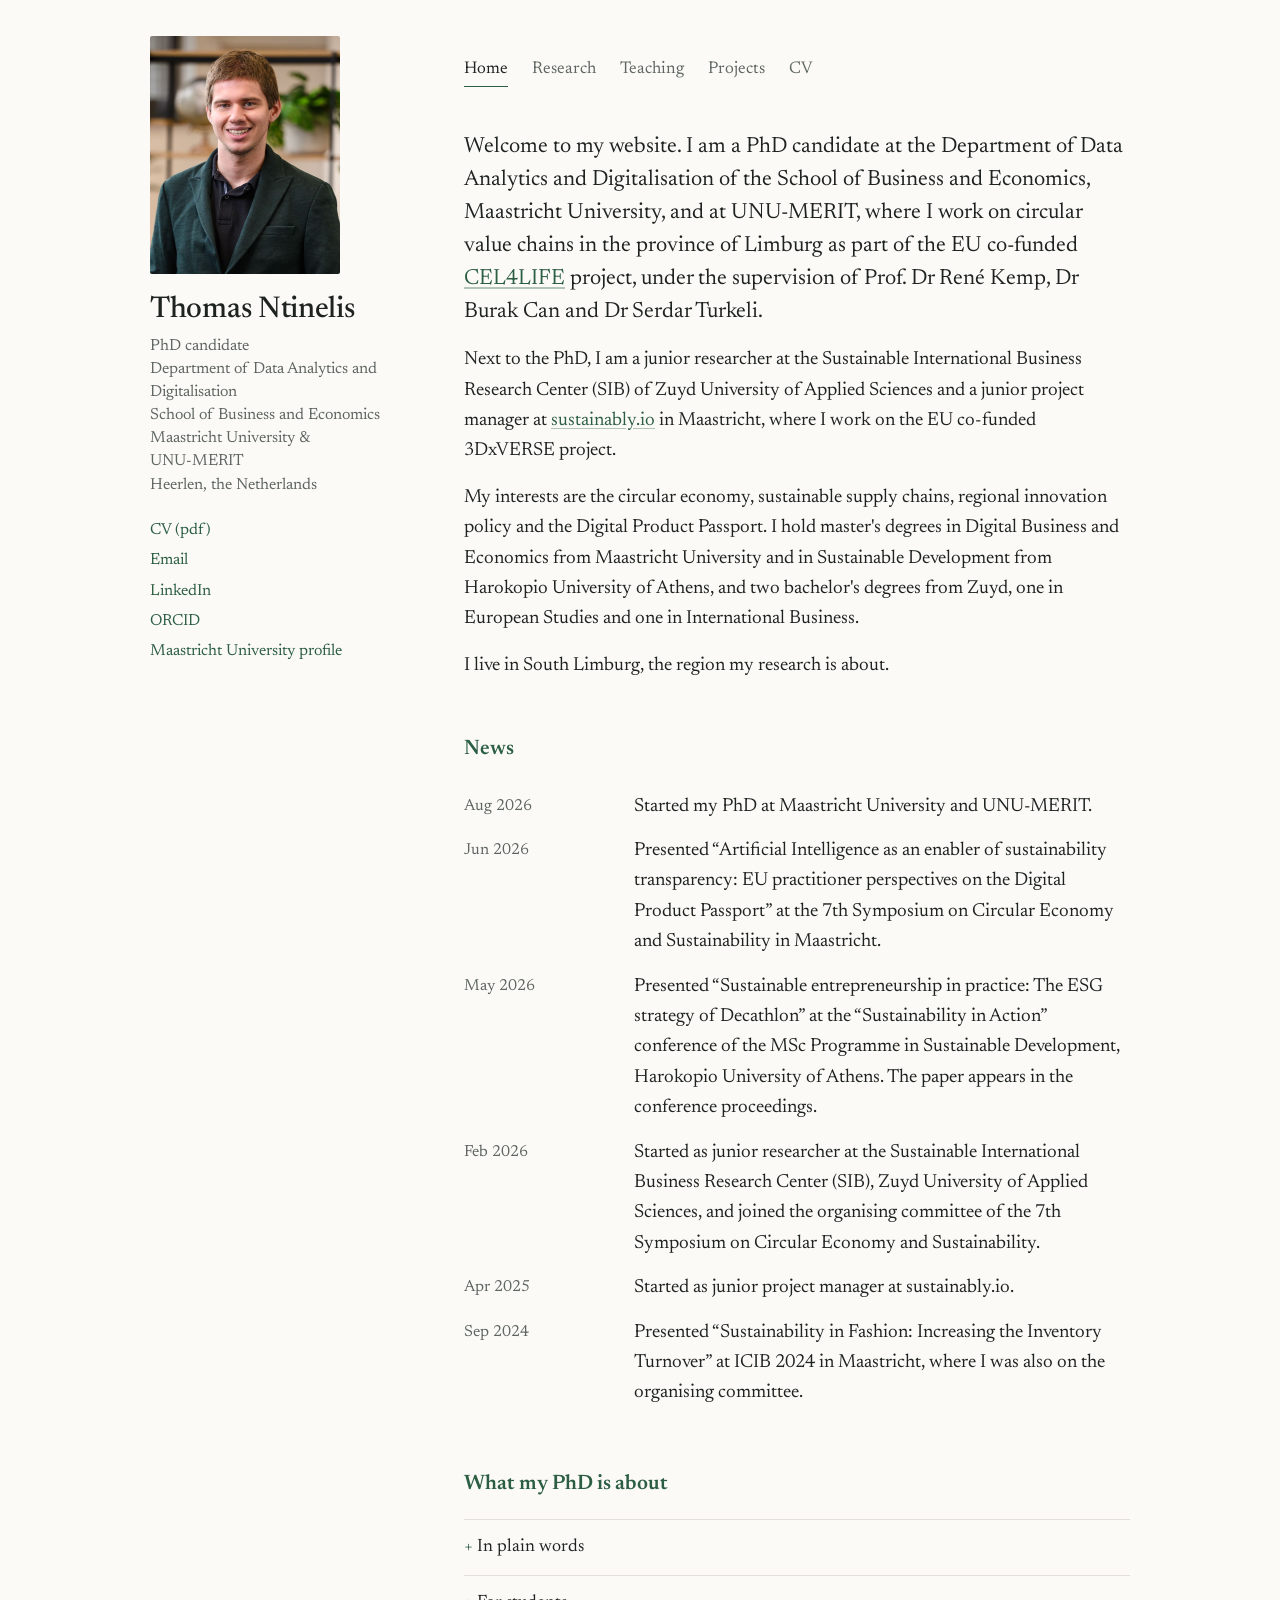
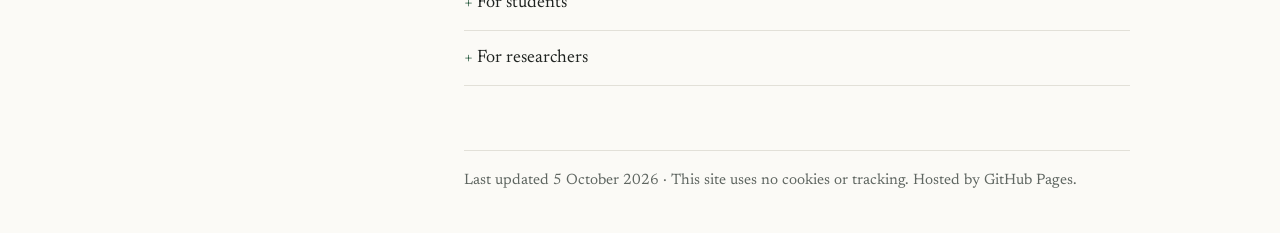
==== index.html @ fd4fa35f "British spelling fixes; last updated 5 October 2026" ====
<!doctype html>
<html lang="en">
<head>
<meta charset="utf-8">
<meta name="viewport" content="width=device-width, initial-scale=1">
<title>Thomas Ntinelis</title>
<meta name="description" content="Thomas Ntinelis, PhD candidate at Maastricht University and UNU-MERIT, working on circular value chains in Limburg.">
<link rel="icon" href="favicon.svg" type="image/svg+xml">
<link rel="stylesheet" href="style.css">
</head>
<body>
<div class="page">

<aside class="side">
  <!-- Save a portrait (roughly 4:5) as photo.jpg -->
  <img class="portrait" src="photo.jpg" alt="Thomas Ntinelis" onerror="this.outerHTML='&lt;div class=&quot;portrait-empty&quot;&gt;photo&lt;/div&gt;'">
  <a class="name" href="index.html">Thomas Ntinelis</a>
  <p class="role">PhD candidate<br>Department of Data Analytics and Digitalisation<br>School of Business and Economics<br>Maastricht University &amp; <span class="nw">UNU-MERIT</span><br>Heerlen, the Netherlands</p>
  <ul class="links" id="links"></ul>
</aside>

<main>
<nav class="top" aria-label="Main">
  <a href="index.html" aria-current="page">Home</a>
  <a href="research.html">Research</a>
  <a href="teaching.html">Teaching</a>
  <a href="projects.html">Projects</a>
  <a href="cv.html">CV</a>
</nav>
<div class="intro">
<p>Welcome to my website. I am a PhD candidate at the Department of Data Analytics and Digitalisation of the School of Business and Economics, Maastricht University, and at UNU-MERIT, where I work on circular value chains in the province of Limburg as part of the EU co-funded <a href="https://www.cel4lifelimburg.nl/" target="_blank" rel="noopener">CEL4LIFE</a> project, under the supervision of Prof. Dr René Kemp, Dr Burak Can and Dr Serdar Turkeli.</p>
<p>Next to the PhD, I am a junior researcher at the Sustainable International Business Research Center (SIB) of Zuyd University of Applied Sciences and a junior project manager at <a href="https://sustainably.io" target="_blank" rel="noopener">sustainably.io</a> in Maastricht, where I work on the EU co-funded 3DxVERSE project.</p>
<p>My interests are the circular economy, sustainable supply chains, regional innovation policy and the Digital Product Passport. I hold master's degrees in Digital Business and Economics from Maastricht University and in Sustainable Development from Harokopio University of Athens, and two bachelor's degrees from Zuyd, one in European Studies and one in International Business.</p>
<p>I live in South Limburg, the region my research is about.</p>
</div>

<h2>News</h2>
<ul class="dated">
  <li><span class="d">Aug 2026</span><span class="what">Started my PhD at Maastricht University and UNU-MERIT.</span></li>
  <li><span class="d">Jun 2026</span><span class="what">Presented “Artificial Intelligence as an enabler of sustainability transparency: EU practitioner perspectives on the Digital Product Passport” at the 7th Symposium on Circular Economy and Sustainability in Maastricht.</span></li>
  <li><span class="d">May 2026</span><span class="what">Presented “Sustainable entrepreneurship in practice: The ESG strategy of Decathlon” at the “Sustainability in Action” conference of the MSc Programme in Sustainable Development, Harokopio University of Athens. The paper appears in the conference proceedings.</span></li>
  <li><span class="d">Feb 2026</span><span class="what">Started as junior researcher at the Sustainable International Business Research Center (SIB), Zuyd University of Applied Sciences, and joined the organising committee of the 7th Symposium on Circular Economy and Sustainability.</span></li>
  <li><span class="d">Apr 2025</span><span class="what">Started as junior project manager at sustainably.io.</span></li>
  <li><span class="d">Sep 2024</span><span class="what">Presented “Sustainability in Fashion: Increasing the Inventory Turnover” at ICIB 2024 in Maastricht, where I was also on the organising committee.</span></li>
</ul>

<h2>What my PhD is about</h2>
<div class="levels">
  <details>
    <summary>In plain words</summary>
    <div>
      <p>Most things we buy follow a straight line: materials are extracted, made into products, used for a while and thrown away. A circular economy tries to turn that line into a loop, so that products are repaired, reused and recycled and their materials come back as input for something new.</p>
      <p>No single company can close a loop on its own. A used plastic crate only becomes a new product if someone collects it, someone sorts it, someone recycles it and someone else buys the recycled material. I study these chains of companies and organisations in Limburg, and what makes them work or fall apart.</p>
    </div>
  </details>
  <details>
    <summary>For students</summary>
    <div>
      <p>A value chain covers every step that adds value to a product, from raw material to end user. In a circular value chain the end-of-life stage feeds back into production, which raises new questions: who owns the returned material, who pays for collection and sorting, and when can secondary materials compete with virgin ones on price?</p>
      <p>Limburg is an interesting case because it combines heavy industry, such as the chemical cluster around Chemelot, with a large construction sector and a strong manufacturing industry. The province has circular ambitions, and I ask where the real opportunities are, which bottlenecks hold chains back, and what regional policy can do about them.</p>
    </div>
  </details>
  <details>
    <summary>For researchers</summary>
    <div>
      <p>The project combines a material and sector perspective with a governance perspective. On the material side it uses quick scans, material flow analysis and life cycle assessment, and it focuses on the three regional ecosystems of the CEL4LIFE programme: circular chemistry around Chemelot, circular construction and circular manufacturing.</p>
      <p>On the governance side it looks at how provincial circular economy policy is designed and evaluated, including the recent audit by the Zuidelijke Rekenkamer, and at how transition roadmaps and participatory methods such as serious games can align the actors a circular chain depends on.</p>
    </div>
  </details>
</div>

<footer>Last updated 5 October 2026 · This site uses no cookies or tracking. Hosted by GitHub Pages.</footer>
</main>
</div>
<script src="site.js"></script>
</body>
</html>
---- style.css ----
/* Thomas Ntinelis · personal website
   Colours are the variables below. */

/* Newsreader (SIL Open Font License), served from this site so no visitor data goes to third parties */
@font-face {
  font-family: "Newsreader"; font-style: normal; font-weight: 200 800; font-display: swap;
  src: url("newsreader-latin-ext-normal.woff2") format("woff2");
  unicode-range: U+0100-02BA,U+02BD-02C5,U+02C7-02CC,U+02CE-02D7,U+02DD-02FF,U+0304,U+0308,U+0329,U+1D00-1DBF,U+1E00-1E9F,U+1EF2-1EFF,U+2020,U+20A0-20AB,U+20AD-20C0,U+2113,U+2C60-2C7F,U+A720-A7FF;
}
@font-face {
  font-family: "Newsreader"; font-style: normal; font-weight: 200 800; font-display: swap;
  src: url("newsreader-latin-normal.woff2") format("woff2");
  unicode-range: U+0000-00FF,U+0131,U+0152-0153,U+02BB-02BC,U+02C6,U+02DA,U+02DC,U+0304,U+0308,U+0329,U+2000-206F,U+20AC,U+2122,U+2191,U+2193,U+2212,U+2215,U+FEFF,U+FFFD;
}
@font-face {
  font-family: "Newsreader"; font-style: italic; font-weight: 200 800; font-display: swap;
  src: url("newsreader-latin-ext-italic.woff2") format("woff2");
  unicode-range: U+0100-02BA,U+02BD-02C5,U+02C7-02CC,U+02CE-02D7,U+02DD-02FF,U+0304,U+0308,U+0329,U+1D00-1DBF,U+1E00-1E9F,U+1EF2-1EFF,U+2020,U+20A0-20AB,U+20AD-20C0,U+2113,U+2C60-2C7F,U+A720-A7FF;
}
@font-face {
  font-family: "Newsreader"; font-style: italic; font-weight: 200 800; font-display: swap;
  src: url("newsreader-latin-italic.woff2") format("woff2");
  unicode-range: U+0000-00FF,U+0131,U+0152-0153,U+02BB-02BC,U+02C6,U+02DA,U+02DC,U+0304,U+0308,U+0329,U+2000-206F,U+20AC,U+2122,U+2191,U+2193,U+2212,U+2215,U+FEFF,U+FFFD;
}

:root {
  --paper: #fbfaf6;
  --ink: #1f2320;
  --soft: #5f6661;
  --rule: #e2e0d8;
  --green: #2c5e43;
  --green-dark: #1d4430;
  --mark: #e9efe6;
  --serif: "Newsreader", "Iowan Old Style", Georgia, serif;
}
@media (prefers-color-scheme: dark) {
  :root {
    --paper: #151816;
    --ink: #e6e4dd;
    --soft: #a3a89f;
    --rule: #2e332f;
    --green: #8fc4a2;
    --green-dark: #b2dbbf;
    --mark: #1f2923;
  }
}

* { box-sizing: border-box; }
html { -webkit-text-size-adjust: 100%; }
body {
  margin: 0;
  background: var(--paper);
  color: var(--ink);
  font-family: var(--serif);
  font-size: 19px;
  line-height: 1.6;
  font-optical-sizing: auto;
}
img { max-width: 100%; display: block; }
a { color: var(--green); text-decoration: underline; text-decoration-color: color-mix(in srgb, var(--green) 35%, transparent); text-underline-offset: 3px; }
a:hover { color: var(--green-dark); text-decoration-color: currentColor; }
::selection { background: var(--mark); }

/* ---------- layout: sidebar + text ---------- */
.page {
  max-width: 1060px;
  margin: 0 auto;
  padding: 0 16px;
  display: grid;
  gap: 0 64px;
}
@media (min-width: 900px) {
  .page { grid-template-columns: 250px minmax(0, 1fr); padding: 0 40px; }
  .side { position: sticky; top: 0; align-self: start; padding-top: 64px; }
}

.side { padding-top: 36px; }
.portrait {
  width: 190px; aspect-ratio: 4 / 5; object-fit: cover;
  border-radius: 2px; margin-bottom: 20px;
  background: var(--mark);
}
.portrait-empty {
  width: 190px; aspect-ratio: 4 / 5; margin-bottom: 20px;
  background: var(--mark); border-radius: 2px;
  display: grid; place-items: center; color: var(--soft); font-style: italic; font-size: 15px;
}
.side .name {
  font-size: 30px; line-height: 1.1; font-weight: 500; letter-spacing: -.01em;
  margin: 0 0 8px; color: var(--ink); text-decoration: none; display: block;
}
.side .role .nw { white-space: nowrap; }
.side .role { font-size: 16px; color: var(--soft); line-height: 1.45; margin: 0 0 18px; }
.side .links { list-style: none; margin: 0; padding: 0; font-size: 16px; line-height: 1.9; }
.side .links a { text-decoration: none; }
.side .links a:hover { text-decoration: underline; }

@media (max-width: 899px) {
  .side { display: grid; grid-template-columns: 104px 1fr; gap: 0 18px; align-items: start; border-bottom: 1px solid var(--rule); padding-bottom: 22px; }
  .portrait, .portrait-empty { width: 104px; margin: 0; grid-row: span 3; }
  .side .name { font-size: 26px; }
  .side .role { margin-bottom: 8px; font-size: 15px; }
  .side .links { display: flex; flex-wrap: wrap; gap: 0 14px; font-size: 15px; line-height: 1.7; }
}

/* ---------- main column ---------- */
main { padding: 56px 0 40px; max-width: 690px; min-width: 0; }
@media (max-width: 899px) { main { padding-top: 22px; } }

nav.top { display: flex; flex-wrap: wrap; gap: 4px 24px; font-size: 17px; margin-bottom: 44px; }
nav.top a { color: var(--soft); text-decoration: none; padding-bottom: 3px; border-bottom: 1px solid transparent; }
nav.top a:hover { color: var(--ink); }
nav.top a[aria-current="page"] { color: var(--ink); border-bottom-color: var(--green); }

h1 { font-size: 34px; font-weight: 500; line-height: 1.2; letter-spacing: -.01em; margin: 0 0 22px; }
h2 {
  font-size: 21px; font-weight: 600; letter-spacing: 0;
  color: var(--green); margin: 52px 0 18px;
}
h3 { font-size: 20px; font-weight: 600; line-height: 1.35; margin: 0; }
p { margin: 0 0 16px; }
.intro p:first-child { font-size: 22px; line-height: 1.5; }
.small, .meta { font-size: 16px; color: var(--soft); }
em { font-style: italic; }

/* entries (research, projects) */
.entry { padding: 0 0 26px; margin: 0 0 26px; border-bottom: 1px solid var(--rule); }
.entry:last-child { border-bottom: 0; margin-bottom: 0; }
.entry .meta { margin: 4px 0 10px; }
.entry p { margin-bottom: 10px; }

details { margin-top: 6px; }
details summary { cursor: pointer; color: var(--green); font-size: 16px; list-style: none; display: inline; }
details summary::-webkit-details-marker { display: none; }
details summary::before { content: "+ "; }
details[open] summary::before { content: "\2212  "; }
details > div { margin-top: 10px; padding-left: 16px; border-left: 2px solid var(--rule); }

/* simple dated list (news, CV) */
.dated { list-style: none; margin: 0; padding: 0; }
.dated li { display: grid; grid-template-columns: 150px 1fr; gap: 0 20px; padding: 7px 0; }
.dated .d { color: var(--soft); font-size: 16px; padding-top: 2px; font-variant-numeric: tabular-nums; }
.dated .what span { display: block; color: var(--soft); font-size: 16px; }
@media (max-width: 560px) {
  .dated li { grid-template-columns: 1fr; padding: 8px 0; }
  .dated .d { padding: 0; }
}

/* "explained" levels */
.levels details { border-top: 1px solid var(--rule); padding: 12px 0; margin: 0; }
.levels details:last-child { border-bottom: 1px solid var(--rule); }
.levels summary { font-size: 18px; color: var(--ink); }
.levels summary::before { color: var(--green); }
.levels details > div { border: 0; padding: 0; margin-top: 8px; }

.inline-list { padding: 0; margin: 0; list-style: none; }
.inline-list li { display: inline; }
.inline-list li:not(:last-child)::after { content: " · "; color: var(--soft); }

footer { margin-top: 64px; padding-top: 18px; border-top: 1px solid var(--rule); font-size: 15px; color: var(--soft); }

ul.plain { margin: 0 0 12px; padding-left: 20px; }
ul.plain li { margin: 2px 0; }
ul.plain li::marker { color: var(--green); }
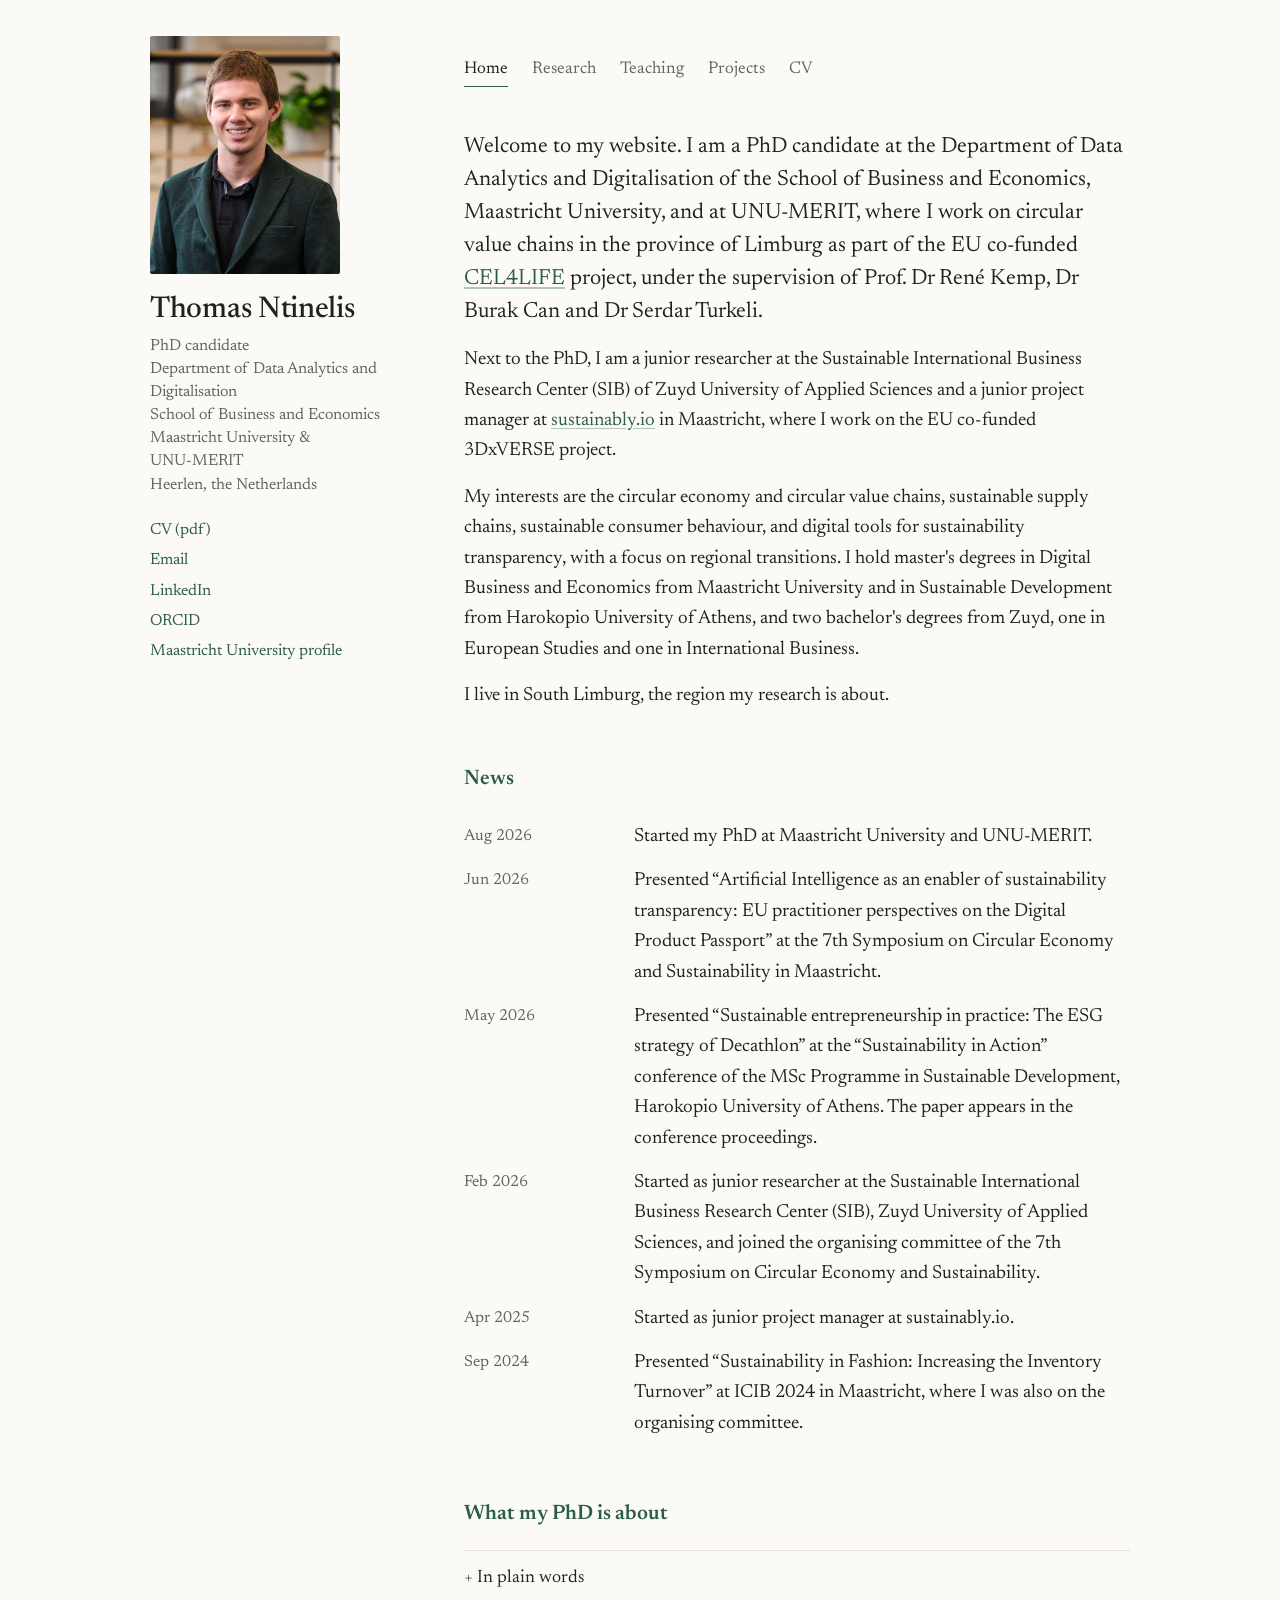
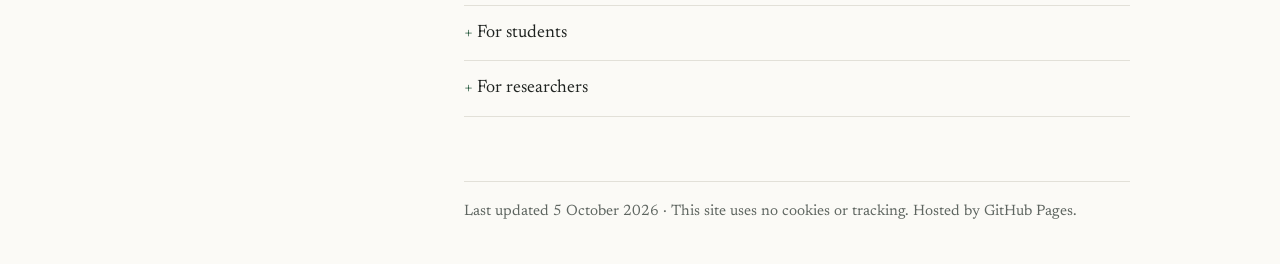
==== commit 0cb38e6c: "Update research interests on home page" ====
--- a/index.html
+++ b/index.html
@@ -30,7 +30,7 @@
 <div class="intro">
 <p>Welcome to my website. I am a PhD candidate at the Department of Data Analytics and Digitalisation of the School of Business and Economics, Maastricht University, and at UNU-MERIT, where I work on circular value chains in the province of Limburg as part of the EU co-funded <a href="https://www.cel4lifelimburg.nl/" target="_blank" rel="noopener">CEL4LIFE</a> project, under the supervision of Prof. Dr René Kemp, Dr Burak Can and Dr Serdar Turkeli.</p>
 <p>Next to the PhD, I am a junior researcher at the Sustainable International Business Research Center (SIB) of Zuyd University of Applied Sciences and a junior project manager at <a href="https://sustainably.io" target="_blank" rel="noopener">sustainably.io</a> in Maastricht, where I work on the EU co-funded 3DxVERSE project.</p>
-<p>My interests are the circular economy, sustainable supply chains, regional innovation policy and the Digital Product Passport. I hold master's degrees in Digital Business and Economics from Maastricht University and in Sustainable Development from Harokopio University of Athens, and two bachelor's degrees from Zuyd, one in European Studies and one in International Business.</p>
+<p>My interests are the circular economy and circular value chains, sustainable supply chains, sustainable consumer behaviour, and digital tools for sustainability transparency, with a focus on regional transitions. I hold master's degrees in Digital Business and Economics from Maastricht University and in Sustainable Development from Harokopio University of Athens, and two bachelor's degrees from Zuyd, one in European Studies and one in International Business.</p>
 <p>I live in South Limburg, the region my research is about.</p>
 </div>
 
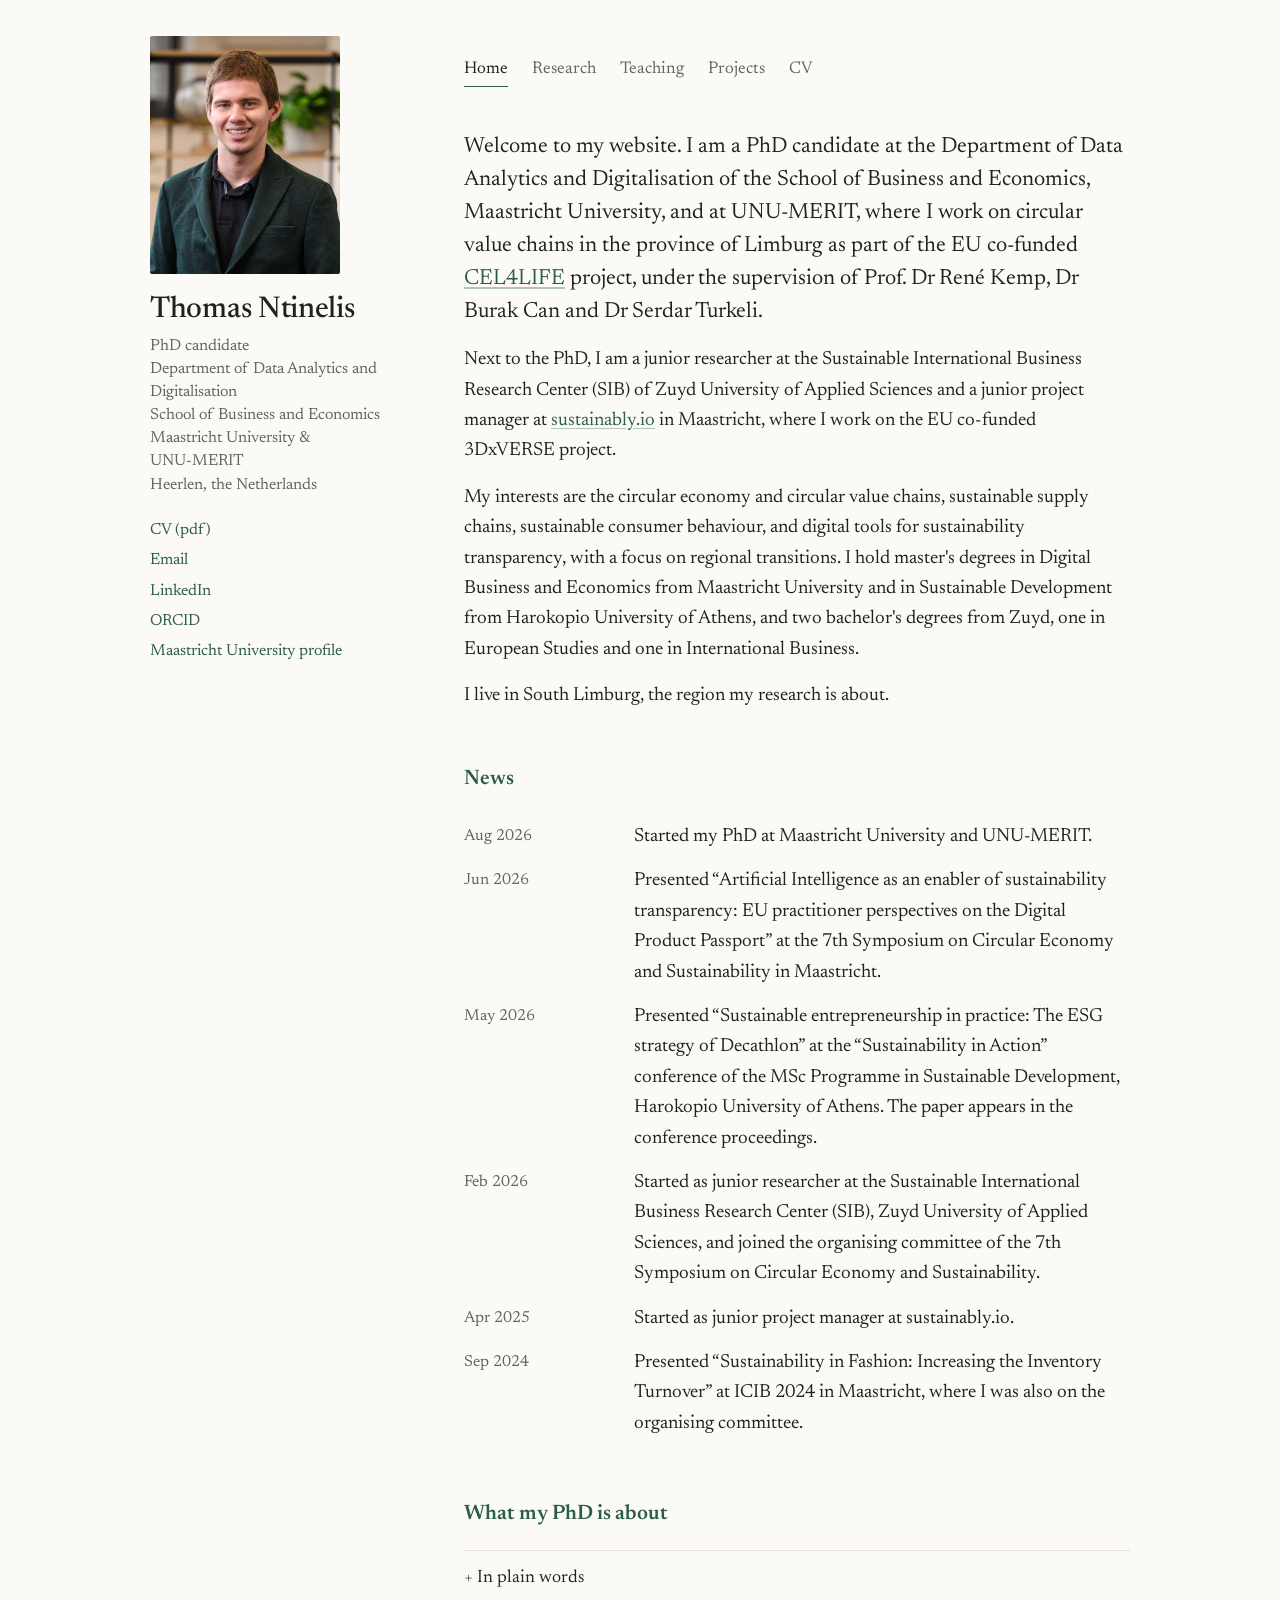
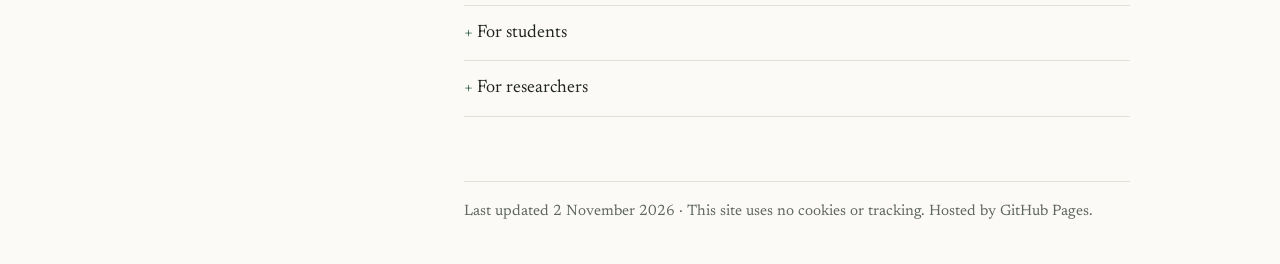
==== commit c8fcc29e: "Update last-updated date to 2 November 2026" ====
--- a/index.html
+++ b/index.html
@@ -69,7 +69,7 @@
   </details>
 </div>
 
-<footer>Last updated 5 October 2026 · This site uses no cookies or tracking. Hosted by GitHub Pages.</footer>
+<footer>Last updated 2 November 2026 · This site uses no cookies or tracking. Hosted by GitHub Pages.</footer>
 </main>
 </div>
 <script src="site.js"></script>
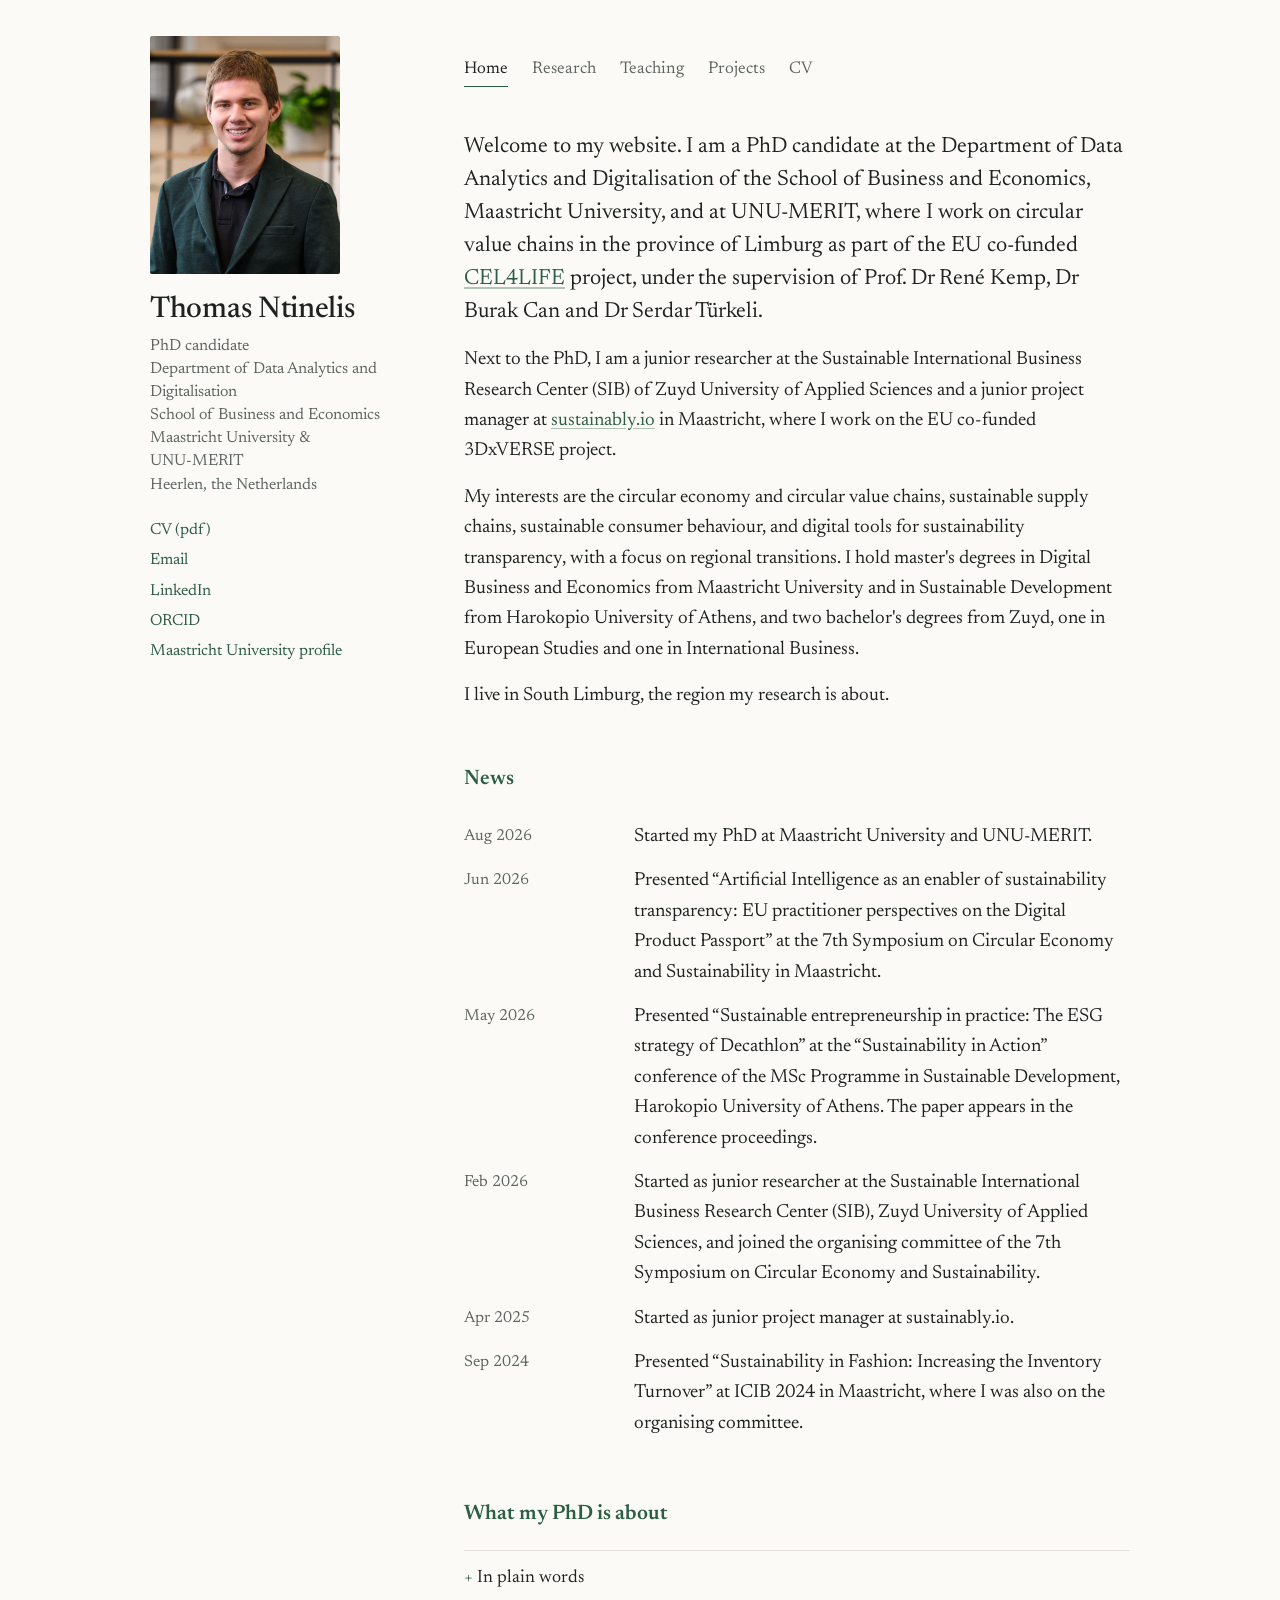
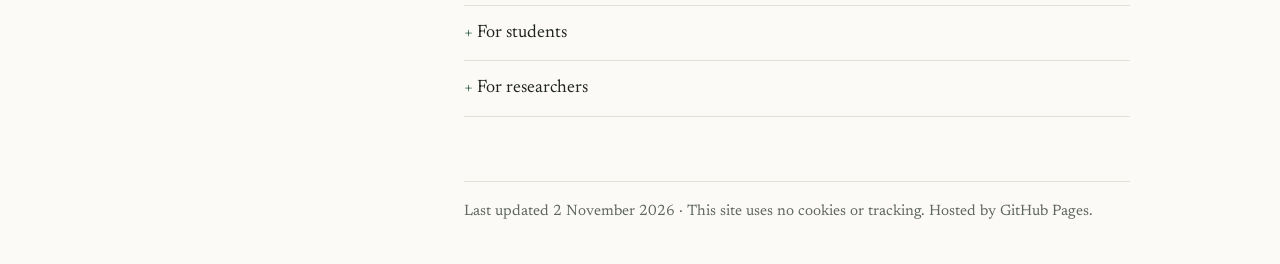
==== commit 0f3c4c4c: "Spell Türkeli correctly" ====
--- a/index.html
+++ b/index.html
@@ -28,7 +28,7 @@
   <a href="cv.html">CV</a>
 </nav>
 <div class="intro">
-<p>Welcome to my website. I am a PhD candidate at the Department of Data Analytics and Digitalisation of the School of Business and Economics, Maastricht University, and at UNU-MERIT, where I work on circular value chains in the province of Limburg as part of the EU co-funded <a href="https://www.cel4lifelimburg.nl/" target="_blank" rel="noopener">CEL4LIFE</a> project, under the supervision of Prof. Dr René Kemp, Dr Burak Can and Dr Serdar Turkeli.</p>
+<p>Welcome to my website. I am a PhD candidate at the Department of Data Analytics and Digitalisation of the School of Business and Economics, Maastricht University, and at UNU-MERIT, where I work on circular value chains in the province of Limburg as part of the EU co-funded <a href="https://www.cel4lifelimburg.nl/" target="_blank" rel="noopener">CEL4LIFE</a> project, under the supervision of Prof. Dr René Kemp, Dr Burak Can and Dr Serdar Türkeli.</p>
 <p>Next to the PhD, I am a junior researcher at the Sustainable International Business Research Center (SIB) of Zuyd University of Applied Sciences and a junior project manager at <a href="https://sustainably.io" target="_blank" rel="noopener">sustainably.io</a> in Maastricht, where I work on the EU co-funded 3DxVERSE project.</p>
 <p>My interests are the circular economy and circular value chains, sustainable supply chains, sustainable consumer behaviour, and digital tools for sustainability transparency, with a focus on regional transitions. I hold master's degrees in Digital Business and Economics from Maastricht University and in Sustainable Development from Harokopio University of Athens, and two bachelor's degrees from Zuyd, one in European Studies and one in International Business.</p>
 <p>I live in South Limburg, the region my research is about.</p>
@@ -50,21 +50,21 @@
     <summary>In plain words</summary>
     <div>
       <p>Most things we buy follow a straight line: materials are extracted, made into products, used for a while and thrown away. A circular economy tries to turn that line into a loop, so that products are repaired, reused and recycled and their materials come back as input for something new.</p>
-      <p>No single company can close a loop on its own. A used plastic crate only becomes a new product if someone collects it, someone sorts it, someone recycles it and someone else buys the recycled material. I study these chains of companies and organisations in Limburg, and what makes them work or fall apart.</p>
+      <p>No single company can close a loop on its own. A used plastic crate only becomes a new product if someone collects it, someone sorts it, someone recycles it and someone else buys the recycled material. I study these chains of companies and organisations in Limburg and help build them, with tools such as roadmaps and games that bring the people involved around the table.</p>
     </div>
   </details>
   <details>
     <summary>For students</summary>
     <div>
       <p>A value chain covers every step that adds value to a product, from raw material to end user. In a circular value chain the end-of-life stage feeds back into production, which raises new questions: who owns the returned material, who pays for collection and sorting, and when can secondary materials compete with virgin ones on price?</p>
-      <p>Limburg is an interesting case because it combines heavy industry, such as the chemical cluster around Chemelot, with a large construction sector and a strong manufacturing industry. The province has circular ambitions, and I ask where the real opportunities are, which bottlenecks hold chains back, and what regional policy can do about them.</p>
+      <p>Limburg is an interesting case because it combines heavy industry, such as the chemical cluster around Chemelot, with a large construction sector and a strong manufacturing industry. The province aims to halve its use of primary raw materials by 2030 and to have a fully circular economy by 2050. My research supports this with circular economy tools: roadmaps that set out how a value chain can become circular, and serious games in which companies and policymakers explore pathways together.</p>
     </div>
   </details>
   <details>
     <summary>For researchers</summary>
     <div>
-      <p>The project combines a material and sector perspective with a governance perspective. On the material side it uses quick scans, material flow analysis and life cycle assessment, and it focuses on the three regional ecosystems of the CEL4LIFE programme: circular chemistry around Chemelot, circular construction and circular manufacturing.</p>
-      <p>On the governance side it looks at how provincial circular economy policy is designed and evaluated, including the recent audit by the Zuidelijke Rekenkamer, and at how transition roadmaps and participatory methods such as serious games can align the actors a circular chain depends on.</p>
+      <p>The project asks how, and under what conditions, participatory systems analysis, serious gaming and computer modelling can strengthen regional circular economy roadmapping by supporting social learning, Dual Track Governance measures and coordinated action. It covers the three ecosystems of the CEL4LIFE programme (circular chemistry, construction and manufacturing) and focuses on five product and material groups: circular packaging, battery recycling, plastics recycling, circular concrete and bio-based construction.</p>
+      <p>Regional roadmaps are developed with the seven-step method of Mahanty et al. (2026), based on stakeholder workshops and text mining of national and regional roadmaps. A serious game is evaluated for its ability to promote social learning, and computer simulations based on causal loop diagrams are run for two or three product groups. The thesis will consist of three or four empirical articles.</p>
     </div>
   </details>
 </div>
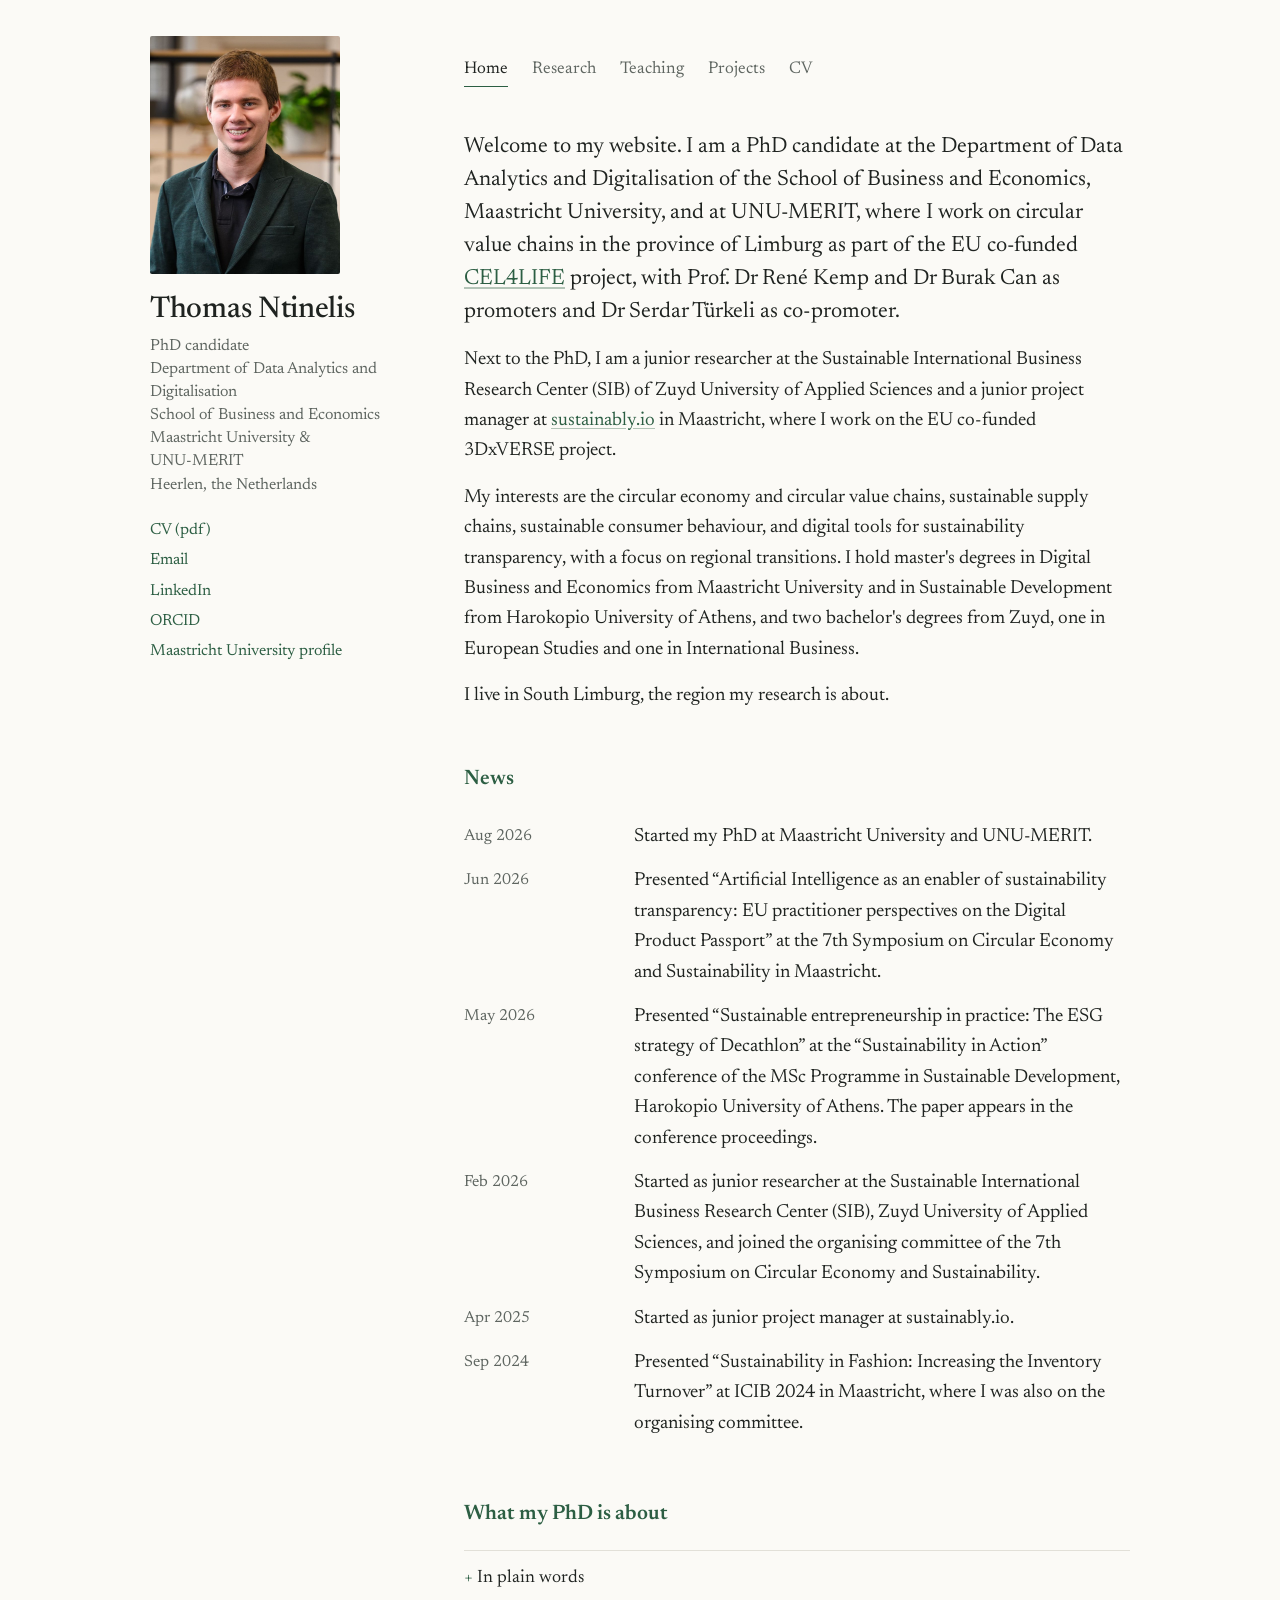
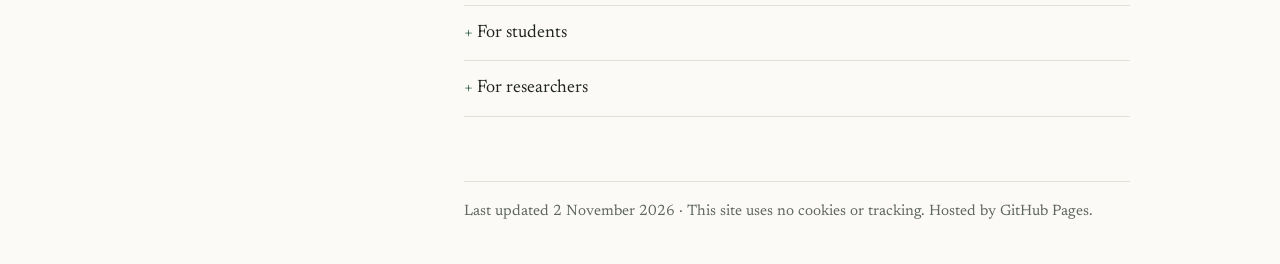
==== commit f3c80c13: "Name promoters and co-promoter; add PhD topic to education" ====
--- a/index.html
+++ b/index.html
@@ -28,7 +28,7 @@
   <a href="cv.html">CV</a>
 </nav>
 <div class="intro">
-<p>Welcome to my website. I am a PhD candidate at the Department of Data Analytics and Digitalisation of the School of Business and Economics, Maastricht University, and at UNU-MERIT, where I work on circular value chains in the province of Limburg as part of the EU co-funded <a href="https://www.cel4lifelimburg.nl/" target="_blank" rel="noopener">CEL4LIFE</a> project, under the supervision of Prof. Dr René Kemp, Dr Burak Can and Dr Serdar Türkeli.</p>
+<p>Welcome to my website. I am a PhD candidate at the Department of Data Analytics and Digitalisation of the School of Business and Economics, Maastricht University, and at UNU-MERIT, where I work on circular value chains in the province of Limburg as part of the EU co-funded <a href="https://www.cel4lifelimburg.nl/" target="_blank" rel="noopener">CEL4LIFE</a> project, with Prof. Dr René Kemp and Dr Burak Can as promoters and Dr Serdar Türkeli as co-promoter.</p>
 <p>Next to the PhD, I am a junior researcher at the Sustainable International Business Research Center (SIB) of Zuyd University of Applied Sciences and a junior project manager at <a href="https://sustainably.io" target="_blank" rel="noopener">sustainably.io</a> in Maastricht, where I work on the EU co-funded 3DxVERSE project.</p>
 <p>My interests are the circular economy and circular value chains, sustainable supply chains, sustainable consumer behaviour, and digital tools for sustainability transparency, with a focus on regional transitions. I hold master's degrees in Digital Business and Economics from Maastricht University and in Sustainable Development from Harokopio University of Athens, and two bachelor's degrees from Zuyd, one in European Studies and one in International Business.</p>
 <p>I live in South Limburg, the region my research is about.</p>
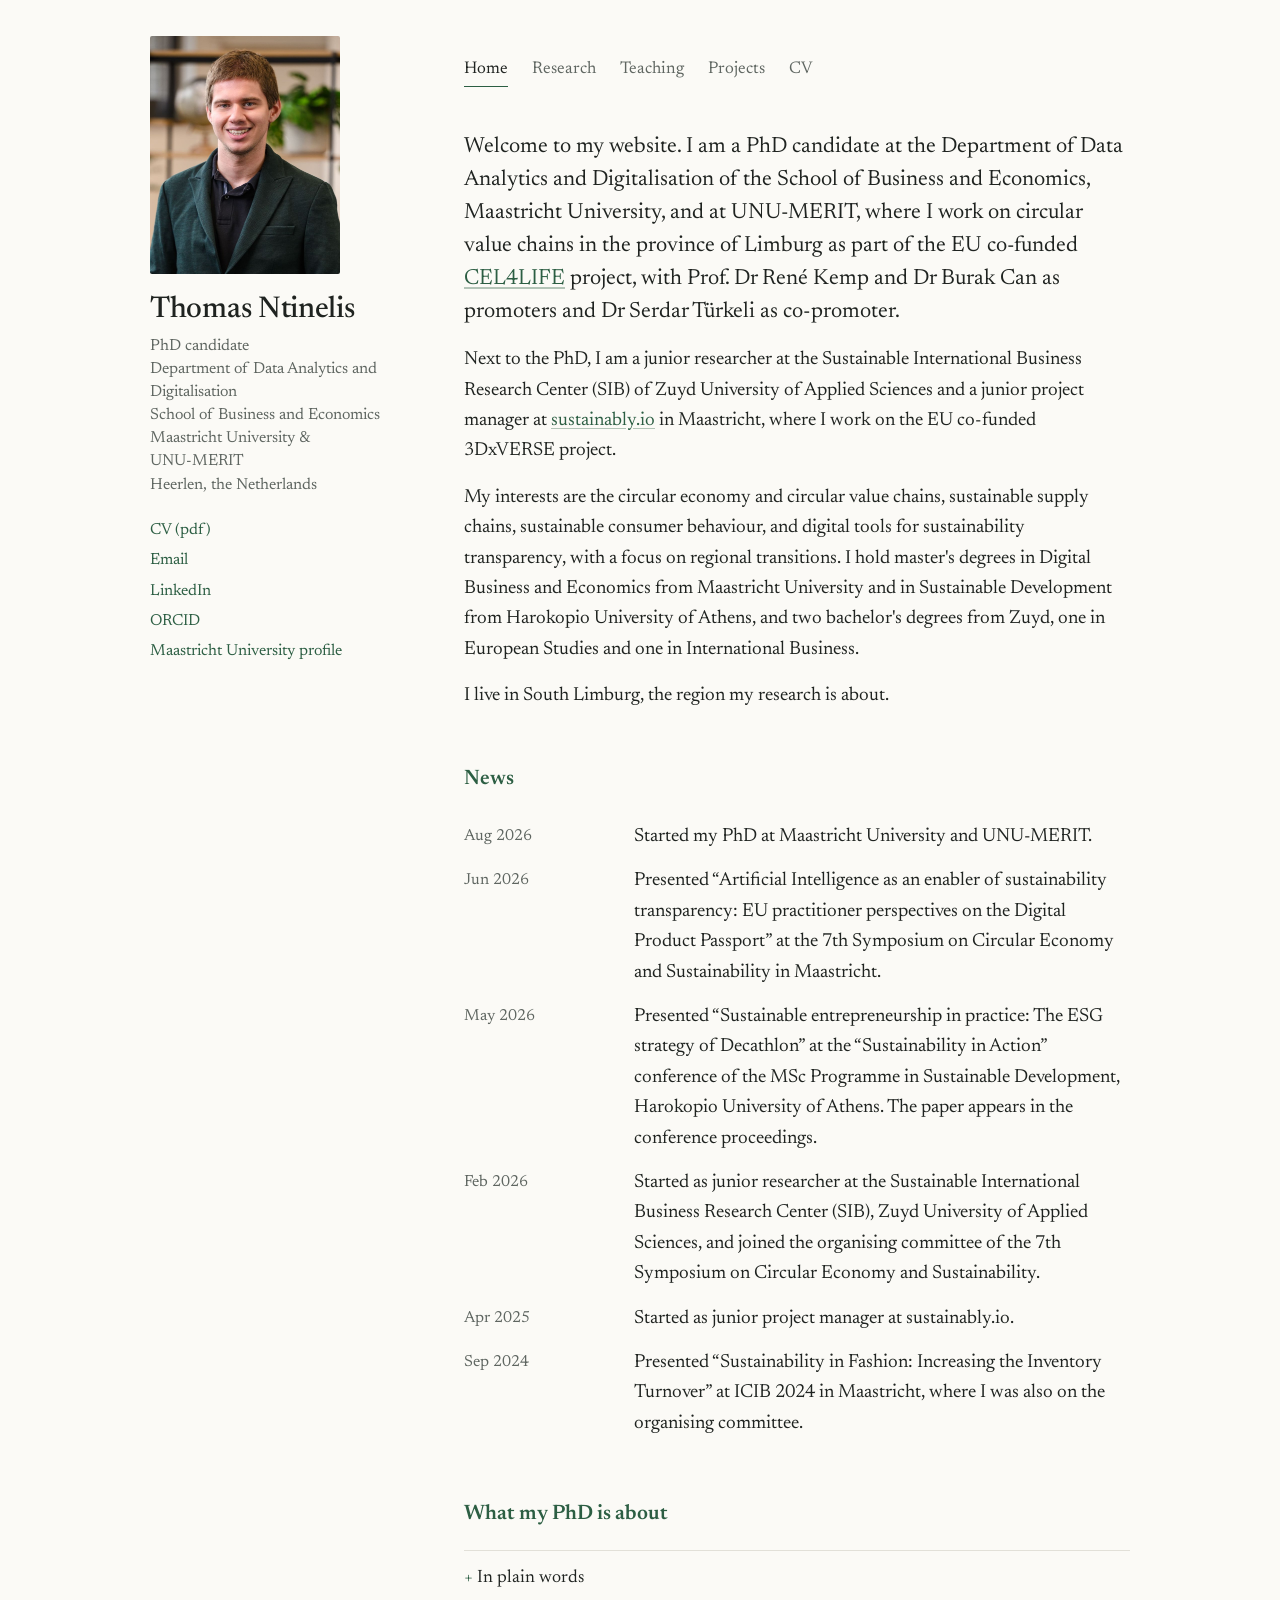
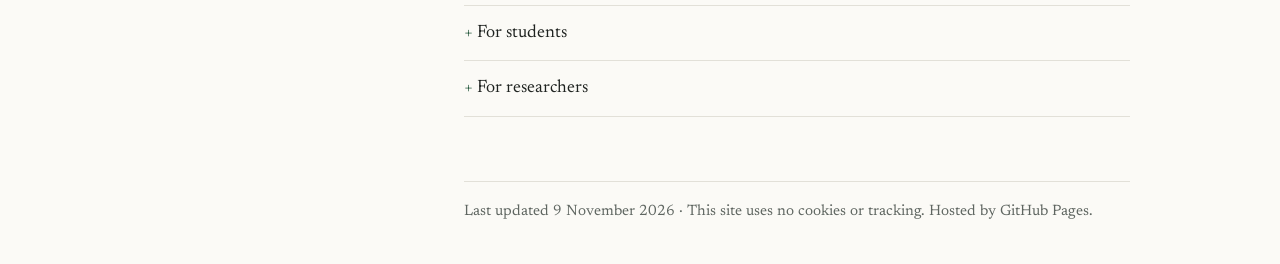
==== commit ed6ca1bd: "Update last-updated date to 9 November 2026" ====
--- a/index.html
+++ b/index.html
@@ -69,7 +69,7 @@
   </details>
 </div>
 
-<footer>Last updated 2 November 2026 · This site uses no cookies or tracking. Hosted by GitHub Pages.</footer>
+<footer>Last updated 9 November 2026 · This site uses no cookies or tracking. Hosted by GitHub Pages.</footer>
 </main>
 </div>
 <script src="site.js"></script>
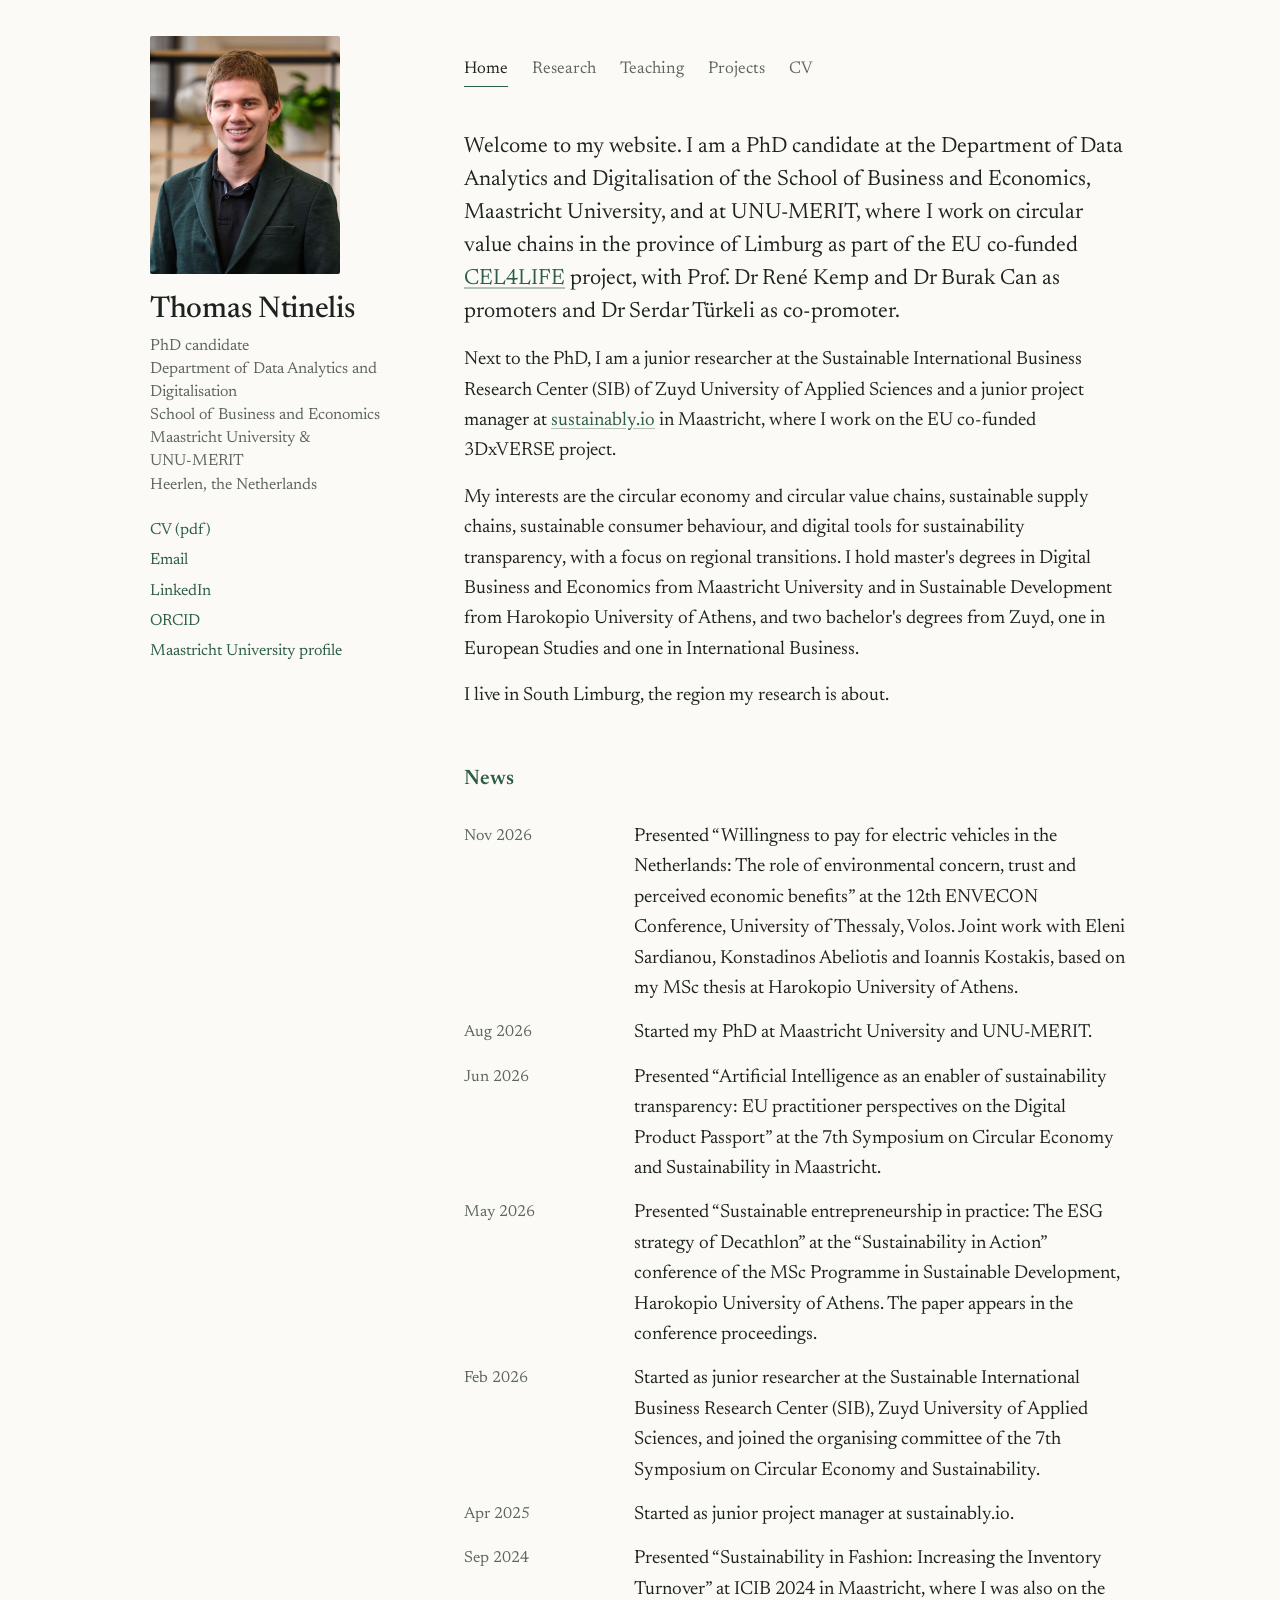
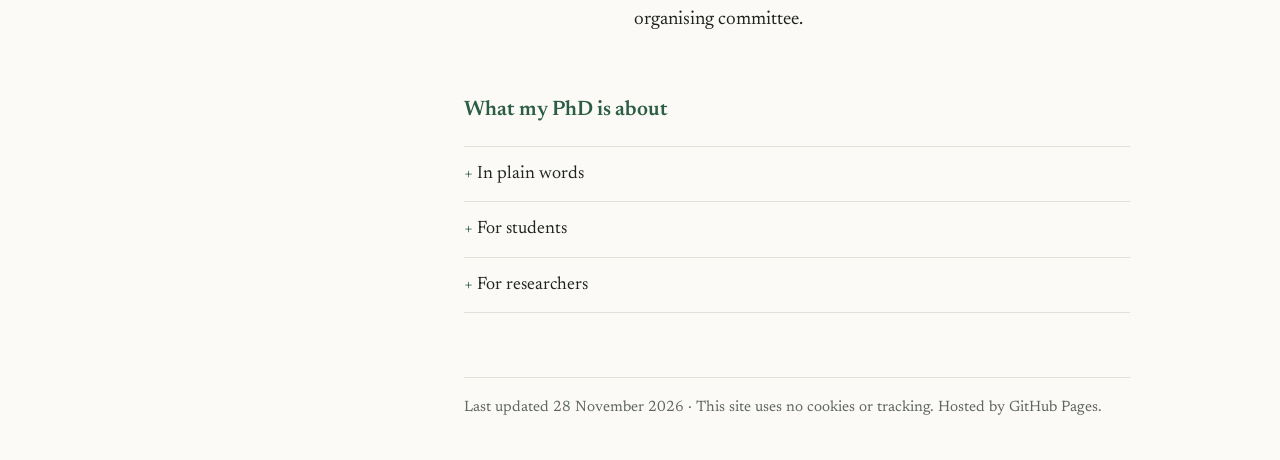
==== commit 919653f0: "Add ENVECON 12 presentation; English title for Decathlon paper" ====
--- a/index.html
+++ b/index.html
@@ -36,6 +36,7 @@
 
 <h2>News</h2>
 <ul class="dated">
+  <li><span class="d">Nov 2026</span><span class="what">Presented “Willingness to pay for electric vehicles in the Netherlands: The role of environmental concern, trust and perceived economic benefits” at the 12th ENVECON Conference, University of Thessaly, Volos. Joint work with Eleni Sardianou, Konstadinos Abeliotis and Ioannis Kostakis, based on my MSc thesis at Harokopio University of Athens.</span></li>
   <li><span class="d">Aug 2026</span><span class="what">Started my PhD at Maastricht University and UNU-MERIT.</span></li>
   <li><span class="d">Jun 2026</span><span class="what">Presented “Artificial Intelligence as an enabler of sustainability transparency: EU practitioner perspectives on the Digital Product Passport” at the 7th Symposium on Circular Economy and Sustainability in Maastricht.</span></li>
   <li><span class="d">May 2026</span><span class="what">Presented “Sustainable entrepreneurship in practice: The ESG strategy of Decathlon” at the “Sustainability in Action” conference of the MSc Programme in Sustainable Development, Harokopio University of Athens. The paper appears in the conference proceedings.</span></li>
@@ -69,7 +70,7 @@
   </details>
 </div>
 
-<footer>Last updated 9 November 2026 · This site uses no cookies or tracking. Hosted by GitHub Pages.</footer>
+<footer>Last updated 28 November 2026 · This site uses no cookies or tracking. Hosted by GitHub Pages.</footer>
 </main>
 </div>
 <script src="site.js"></script>
